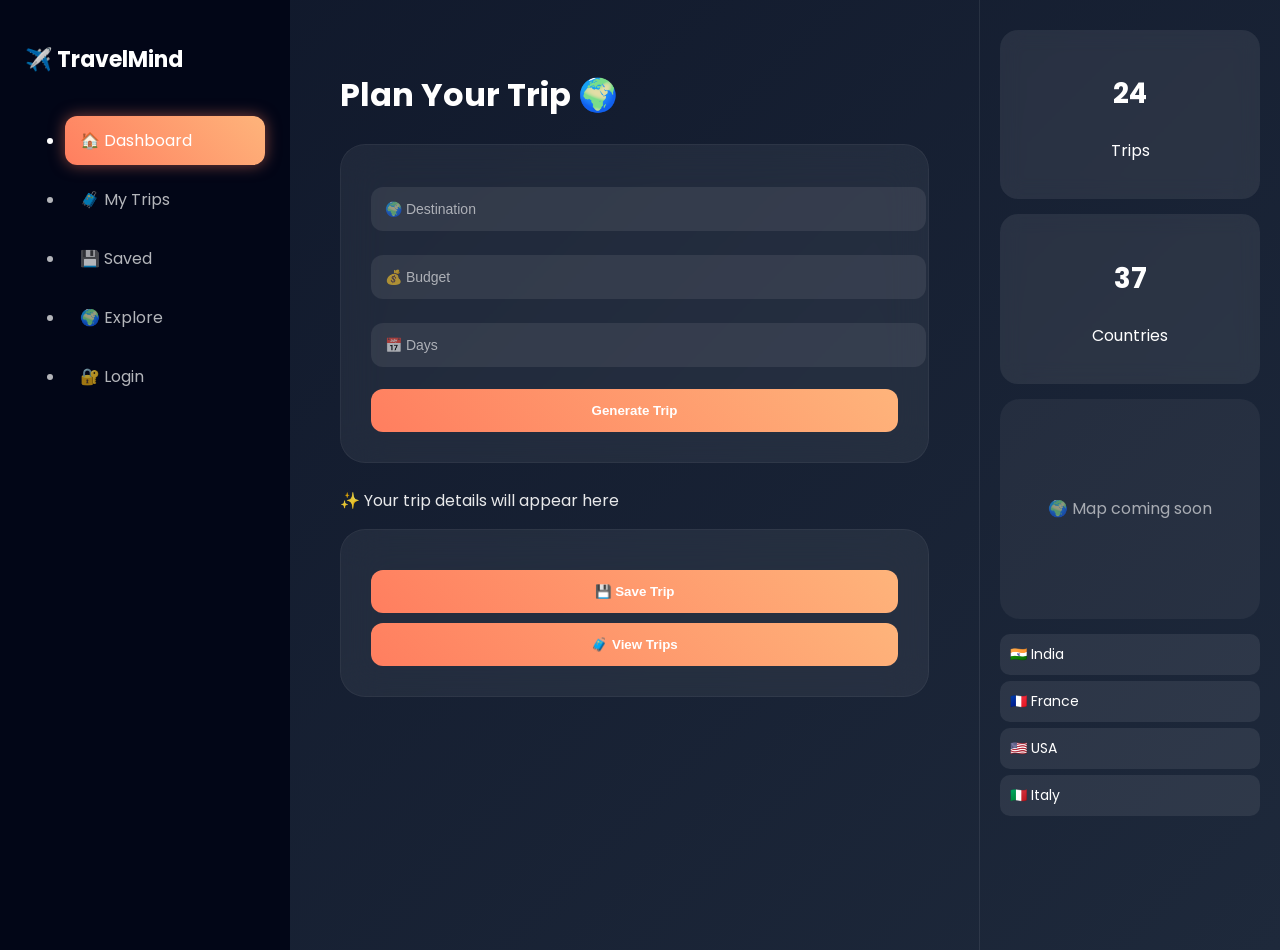
==== frontend/index.html @ 97c861aa "frontend done" ====
<!DOCTYPE html>
<html>
<head>
    <title>TravelMind Dashboard</title>
    <link rel="stylesheet" href="style.css">
</head>

<body>
<link href="https://fonts.googleapis.com/css2?family=Poppins:wght@300;400;600&display=swap" rel="stylesheet">
<div class="dashboard">

    <!-- ✅ Sidebar (ONLY ONE) -->
    <div class="sidebar">
        <h2>✈️ TravelMind</h2>
        <ul>
            <li onclick="go('index.html')" id="nav-dashboard">🏠 Dashboard</li>
            <li onclick="go('trips.html')" id="nav-trips">🧳 My Trips</li>
            <li onclick="go('saved.html')" id="nav-saved">💾 Saved</li>
            <li onclick="go('explore.html')" id="nav-explore">🌍 Explore</li>
            <li onclick="go('login.html')" id="nav-login">🔐 Login</li>
        </ul>
    </div>

    <!-- ✅ Main Content -->
    <div class="main">

        <h1>Plan Your Trip 🌍</h1>

        <!-- Form -->
        <div class="card">
            <input id="destination" type="text" placeholder="🌍 Destination">
            <input id="budget" type="number" placeholder="💰 Budget">
            <input id="days" type="number" placeholder="📅 Days">

            <button onclick="generateTrip()">Generate Trip</button>
        </div>

        <!-- Result -->
        <div id="result" class="result-box">
            <p>✨ Your trip details will appear here</p>
        </div>

        <!-- Quick Actions -->
        <div class="card">
            <button onclick="go('saved.html')">💾 Save Trip</button>
            <button onclick="go('trips.html')">🧳 View Trips</button>
        </div>

    </div>

    <!-- ✅ Right Panel -->
    <div class="right-panel">

        <div class="stat-card">
            <h2>24</h2>
            <p>Trips</p>
        </div>

        <div class="stat-card">
            <h2>37</h2>
            <p>Countries</p>
        </div>

        <div class="map">
            🌍 Map coming soon
        </div>

        <!-- Countries -->
        <div class="countries">
            <div>🇮🇳 India</div>
            <div>🇫🇷 France</div>
            <div>🇺🇸 USA</div>
            <div>🇮🇹 Italy</div>
        </div>

    </div>

</div>

<script src="script.js"></script>

</body>
</html>
---- frontend/style.css ----
/* ===== GLOBAL ===== */
body {
    margin: 0;
    font-family: 'Poppins', sans-serif;
    background: linear-gradient(135deg, #0f172a, #1e293b);
    color: white;
}

/* ===== LAYOUT ===== */
.dashboard {
    display: flex;
}

.main {
    flex: 1;
    padding: 50px;
}

.right-panel {
    width: 260px;
    padding: 30px 20px;
    border-left: 1px solid rgba(255,255,255,0.08);
}

/* ===== SIDEBAR ===== */
.sidebar {
    width: 240px;
    height: 100vh;
    background: #020617;
    padding: 25px;
}

.sidebar h2 {
    margin-bottom: 40px;
    font-size: 22px;
}

.sidebar li {
    padding: 12px 15px;
    margin: 10px 0;
    border-radius: 12px;
    cursor: pointer;
    opacity: 0.7;
    transition: all 0.3s ease;
}

.sidebar li:hover {
    opacity: 1;
    background: rgba(255,255,255,0.05);
}

.sidebar .active {
    background: linear-gradient(45deg, #ff7e5f, #feb47b);
    color: white;
    opacity: 1;
    box-shadow: 0 0 15px rgba(255,126,95,0.5);
}

/* ===== TITLE ===== */
h1 {
    font-size: 32px;
    margin-bottom: 25px;
}

/* ===== FORM CARD ===== */
.card {
    background: rgba(255,255,255,0.06);
    padding: 30px;
    border-radius: 25px;
    margin-bottom: 25px;
    backdrop-filter: blur(20px);
    border: 1px solid rgba(255,255,255,0.05);
    transition: 0.3s;
}

.card:hover {
    transform: translateY(-4px);
}

/* ===== INPUT ===== */
input {
    width: 100%;
    padding: 14px;
    margin: 12px 0;
    border-radius: 12px;
    border: none;
    outline: none;
    background: rgba(255,255,255,0.08);
    color: white;
    font-size: 14px;
}

input::placeholder {
    color: rgba(255,255,255,0.6);
}

/* ===== BUTTON ===== */
button {
    width: 100%;
    padding: 14px;
    border: none;
    border-radius: 12px;
    background: linear-gradient(45deg, #ff7e5f, #feb47b);
    color: white;
    font-weight: 600;
    cursor: pointer;
    margin-top: 10px;
    transition: 0.3s;
}

button:hover {
    transform: scale(1.03);
}

/* ===== RESULT ===== */
.result-box {
    margin-top: 20px;
    font-size: 16px;
    opacity: 0.9;
}

/* ===== TRIP CARD ===== */
.trip-card.horizontal {
    display: flex;
    background: rgba(255,255,255,0.08);
    border-radius: 20px;
    overflow: hidden;
    margin-top: 20px;
    transition: 0.3s;
}

.trip-card.horizontal:hover {
    transform: scale(1.02);
}

.trip-card.horizontal img {
    width: 40%;
    object-fit: cover;
}

.trip-info {
    padding: 20px;
}

/* ===== RIGHT PANEL ===== */
.stat-card {
    background: rgba(255,255,255,0.08);
    padding: 20px;
    border-radius: 18px;
    margin-bottom: 15px;
    text-align: center;
    backdrop-filter: blur(10px);
}

.stat-card h2 {
    font-size: 28px;
}

.map {
    height: 220px;
    background: rgba(255,255,255,0.05);
    border-radius: 20px;
    display: flex;
    justify-content: center;
    align-items: center;
    margin: 15px 0;
    color: rgba(255,255,255,0.6);
}

/* ===== COUNTRIES ===== */
.countries div {
    background: rgba(255,255,255,0.08);
    padding: 10px;
    margin: 6px 0;
    border-radius: 10px;
    font-size: 14px;
}
/* ===== EXPLORE GRID ===== */
.explore-grid {
    display: grid;
    grid-template-columns: repeat(auto-fill, minmax(220px, 1fr));
    gap: 20px;
    margin-top: 20px;
}

/* ===== DESTINATION CARD ===== */
.dest-card {
    background: rgba(255,255,255,0.08);
    border-radius: 18px;
    overflow: hidden;
    transition: 0.3s;
    cursor: pointer;
}

.dest-card:hover {
    transform: translateY(-6px) scale(1.02);
}

/* Image */
.dest-card img {
    width: 100%;
    height: 150px;
    object-fit: cover;
}

/* Text */
.dest-card h3 {
    padding: 12px;
    text-align: center;
}
.actions {
    display: flex;
    justify-content: space-between;
    margin-top: 10px;
    gap: 5px;
}

.actions button {
    flex: 1;
    padding: 8px;
    font-size: 12px;
}

.danger {
    background: #ef4444;
}
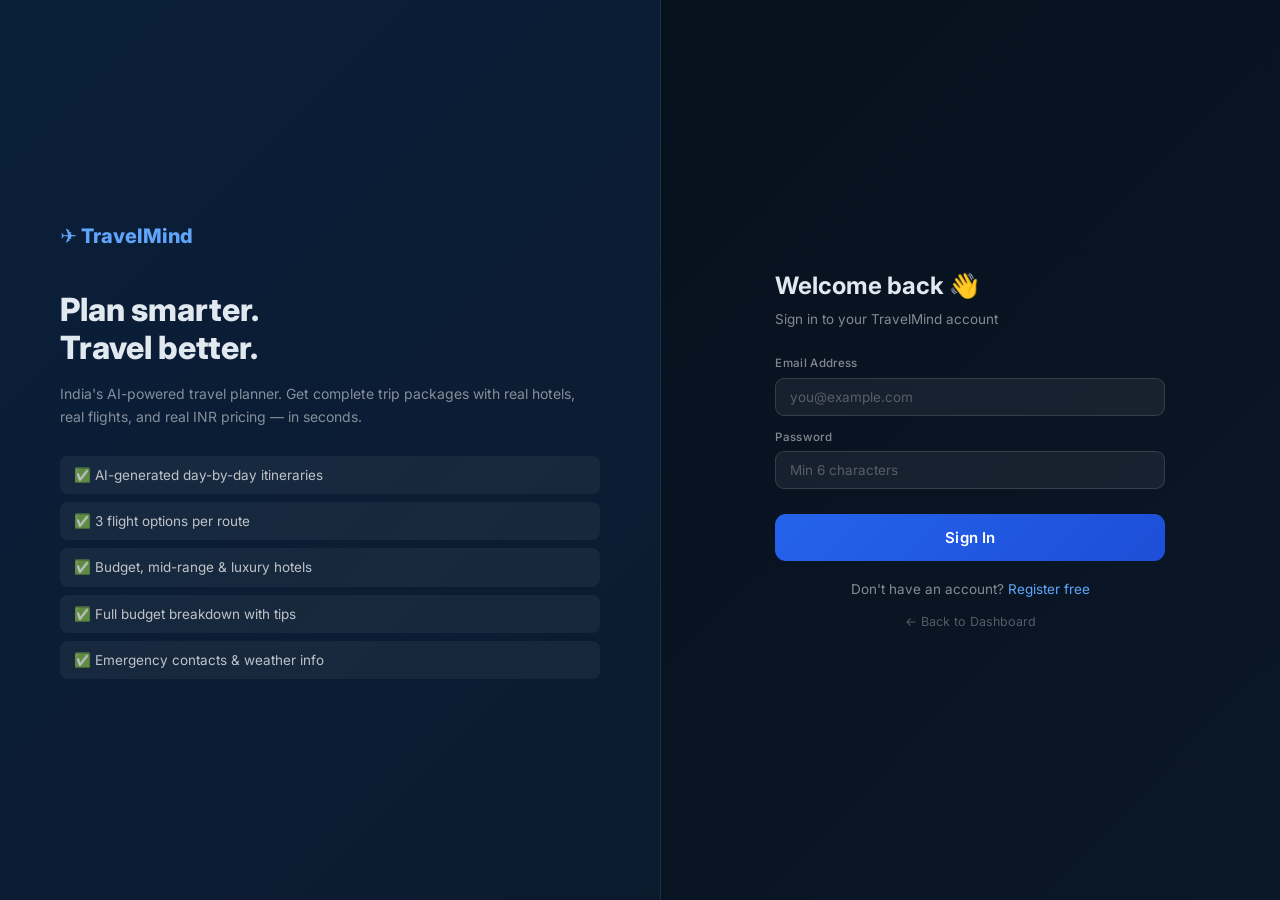
==== commit 68b6754a: "shriya- feat: TravelMind v2.0 — AI trip planner with chatbot, live weather, currency converter, pack" ====
--- a/frontend/index.html
+++ b/frontend/index.html
@@ -1,83 +1,124 @@
 <!DOCTYPE html>
-<html>
+<html lang="en">
+
 <head>
-    <title>TravelMind Dashboard</title>
+    <meta charset="UTF-8">
+    <meta name="viewport" content="width=device-width, initial-scale=1.0">
+    <title>TravelMind — AI Travel Planner</title>
+    <script>if (!localStorage.getItem("token")) { window.location.replace("login.html"); }</script>
     <link rel="stylesheet" href="style.css">
+    <link href="https://fonts.googleapis.com/css2?family=Inter:wght@300;400;500;600;700;800&display=swap"
+        rel="stylesheet">
 </head>
 
 <body>
-<link href="https://fonts.googleapis.com/css2?family=Poppins:wght@300;400;600&display=swap" rel="stylesheet">
-<div class="dashboard">
+    <div class="app-layout">
+        <aside class="sidebar">
+            <div class="sidebar-logo"><span>✈</span> TravelMind</div>
+            <nav class="sidebar-nav">
+                <a class="nav-item active">🏠 <span>Dashboard</span></a>
+                <a class="nav-item" onclick="go('trips.html')">🧳 <span>My Trips</span></a>
+                <a class="nav-item" onclick="go('explore.html')">🌍 <span>Explore</span></a>
+                <a class="nav-item" id="nav-login">🔐 <span>Login</span></a>
+            </nav>
+            <div class="sidebar-badge">🇮🇳 Made for India</div>
+        </aside>
 
-    <!-- ✅ Sidebar (ONLY ONE) -->
-    <div class="sidebar">
-        <h2>✈️ TravelMind</h2>
-        <ul>
-            <li onclick="go('index.html')" id="nav-dashboard">🏠 Dashboard</li>
-            <li onclick="go('trips.html')" id="nav-trips">🧳 My Trips</li>
-            <li onclick="go('saved.html')" id="nav-saved">💾 Saved</li>
-            <li onclick="go('explore.html')" id="nav-explore">🌍 Explore</li>
-            <li onclick="go('login.html')" id="nav-login">🔐 Login</li>
-        </ul>
+        <main class="main-content">
+            <div class="hero-banner">
+                <h1>Plan Your Perfect Trip ✈️</h1>
+                <p>AI-powered travel packages — real hotels, real flights, real INR prices. All in under 30 seconds.</p>
+            </div>
+
+            <div class="plan-card">
+                <div class="plan-title">Where do you want to go?</div>
+                <div class="form-grid-2">
+                    <div class="field-group">
+                        <label>🌍 Destination</label>
+                        <input id="destination" type="text" placeholder="e.g. Mumbai, Paris, Dubai">
+                    </div>
+                    <div class="field-group">
+                        <label>📍 Departing From</label>
+                        <input id="origin" type="text" placeholder="e.g. Delhi, Bangalore" value="Delhi">
+                    </div>
+                    <div class="field-group">
+                        <label>🛫 Departure Date</label>
+                        <input id="departure_date" type="date">
+                    </div>
+                    <div class="field-group">
+                        <label>🛬 Return Date</label>
+                        <input id="return_date" type="date">
+                    </div>
+                    <div class="field-group">
+                        <label>📅 Duration (Days)</label>
+                        <input id="days" type="number" min="1" max="30" placeholder="e.g. 5">
+                    </div>
+                    <div class="field-group">
+                        <label>💰 Total Budget (₹)</label>
+                        <input id="budget" type="number" min="500" placeholder="e.g. 50000">
+                    </div>
+                    <div class="field-group">
+                        <label>👥 No. of Travelers</label>
+                        <input id="travelers" type="number" min="1" max="20" placeholder="1" value="1">
+                    </div>
+                    <div class="field-group">
+                        <label>🎯 Trip Type</label>
+                        <select id="trip_type">
+                            <option value="leisure">🏖 Leisure / Vacation</option>
+                            <option value="adventure">🏔 Adventure</option>
+                            <option value="business">💼 Business</option>
+                            <option value="honeymoon">💑 Honeymoon</option>
+                            <option value="family">👨‍👩‍👧 Family</option>
+                            <option value="pilgrimage">🙏 Pilgrimage</option>
+                            <option value="backpacking">🎒 Budget Backpacking</option>
+                        </select>
+                    </div>
+                </div>
+                <div id="form-error" class="inline-msg error" style="display:none;"></div>
+                <button id="generateBtn" class="btn-generate" onclick="generateTrip()">✨ Generate My Trip Plan</button>
+            </div>
+
+            <div class="quick-destinations">
+                <h3>Trending Destinations</h3>
+                <div class="dest-chips">
+                    <span onclick="fillDest('Goa')">🏖 Goa</span>
+                    <span onclick="fillDest('Manali')">🏔 Manali</span>
+                    <span onclick="fillDest('Jaipur')">🏰 Jaipur</span>
+                    <span onclick="fillDest('Kerala')">🌴 Kerala</span>
+                    <span onclick="fillDest('Dubai')">🌆 Dubai</span>
+                    <span onclick="fillDest('Bangkok')">🛕 Bangkok</span>
+                    <span onclick="fillDest('Bali')">🌺 Bali</span>
+                    <span onclick="fillDest('Singapore')">🦁 Singapore</span>
+                    <span onclick="fillDest('Paris')">🗼 Paris</span>
+                    <span onclick="fillDest('Tokyo')">🎌 Tokyo</span>
+                </div>
+            </div>
+        </main>
+
+        <aside class="right-panel">
+            <div class="stat-mini">
+                <div class="stat-num">AI</div>
+                <div class="stat-lbl">Powered Itineraries</div>
+            </div>
+            <div class="stat-mini">
+                <div class="stat-num">3+</div>
+                <div class="stat-lbl">Hotel Options</div>
+            </div>
+            <div class="stat-mini">
+                <div class="stat-num">₹</div>
+                <div class="stat-lbl">Real INR Prices</div>
+            </div>
+            <div class="quick-links">
+                <button onclick="go('trips.html')">🧳 My Trips</button>
+                <button onclick="go('explore.html')">🌍 Explore All</button>
+            </div>
+        </aside>
     </div>
+    <script src="script.js"></script>
+    <script>
+        if (!localStorage.getItem("token")) { window.location.href = "login.html"; }
+    </script>
+    <script src="chatwidget.js"></script>
+</body>
 
-    <!-- ✅ Main Content -->
-    <div class="main">
-
-        <h1>Plan Your Trip 🌍</h1>
-
-        <!-- Form -->
-        <div class="card">
-            <input id="destination" type="text" placeholder="🌍 Destination">
-            <input id="budget" type="number" placeholder="💰 Budget">
-            <input id="days" type="number" placeholder="📅 Days">
-
-            <button onclick="generateTrip()">Generate Trip</button>
-        </div>
-
-        <!-- Result -->
-        <div id="result" class="result-box">
-            <p>✨ Your trip details will appear here</p>
-        </div>
-
-        <!-- Quick Actions -->
-        <div class="card">
-            <button onclick="go('saved.html')">💾 Save Trip</button>
-            <button onclick="go('trips.html')">🧳 View Trips</button>
-        </div>
-
-    </div>
-
-    <!-- ✅ Right Panel -->
-    <div class="right-panel">
-
-        <div class="stat-card">
-            <h2>24</h2>
-            <p>Trips</p>
-        </div>
-
-        <div class="stat-card">
-            <h2>37</h2>
-            <p>Countries</p>
-        </div>
-
-        <div class="map">
-            🌍 Map coming soon
-        </div>
-
-        <!-- Countries -->
-        <div class="countries">
-            <div>🇮🇳 India</div>
-            <div>🇫🇷 France</div>
-            <div>🇺🇸 USA</div>
-            <div>🇮🇹 Italy</div>
-        </div>
-
-    </div>
-
-</div>
-
-<script src="script.js"></script>
-
-</body>
 </html>
--- a/frontend/style.css
+++ b/frontend/style.css
@@ -1,226 +1,2387 @@
-/* ===== GLOBAL ===== */
+/* TravelMind v2.0 — style.css */
+*,
+*::before,
+*::after {
+    box-sizing: border-box;
+    margin: 0;
+    padding: 0;
+}
+
+:root {
+    --bg: #080e1a;
+    --bg2: #0c1525;
+    --bg3: #111d30;
+    --surface: rgba(255, 255, 255, .05);
+    --border: rgba(255, 255, 255, .08);
+    --border2: rgba(255, 255, 255, .13);
+    --text: #e2e8f0;
+    --muted: rgba(255, 255, 255, .5);
+    --accent: #3b82f6;
+    --accent2: #60a5fa;
+    --green: #4ade80;
+    --amber: #fbbf24;
+    --red: #f87171;
+}
+
 body {
-    margin: 0;
-    font-family: 'Poppins', sans-serif;
-    background: linear-gradient(135deg, #0f172a, #1e293b);
-    color: white;
-}
-
-/* ===== LAYOUT ===== */
-.dashboard {
-    display: flex;
-}
-
-.main {
+    font-family: 'Inter', system-ui, sans-serif;
+    background: var(--bg);
+    color: var(--text);
+    min-height: 100vh;
+    line-height: 1.5;
+}
+
+/* ── LAYOUT ─────────────────────────────────────────────── */
+.app-layout {
+    display: flex;
+    min-height: 100vh;
+}
+
+.main-content {
     flex: 1;
-    padding: 50px;
-}
-
+    padding: 32px 40px;
+    overflow-y: auto;
+}
+
+/* ── SIDEBAR ─────────────────────────────────────────────── */
+.sidebar {
+    width: 220px;
+    background: #060c18;
+    border-right: 1px solid var(--border);
+    padding: 20px 14px;
+    display: flex;
+    flex-direction: column;
+    position: sticky;
+    top: 0;
+    height: 100vh;
+    flex-shrink: 0;
+}
+
+.sidebar-logo {
+    display: flex;
+    align-items: center;
+    gap: 10px;
+    font-size: 17px;
+    font-weight: 700;
+    color: #fff;
+    padding: 8px 12px;
+    margin-bottom: 28px;
+}
+
+.sidebar-logo span {
+    font-size: 20px;
+}
+
+.sidebar-nav {
+    display: flex;
+    flex-direction: column;
+    gap: 3px;
+    flex: 1;
+}
+
+.nav-item {
+    display: flex;
+    align-items: center;
+    gap: 9px;
+    padding: 10px 12px;
+    border-radius: 9px;
+    cursor: pointer;
+    font-size: 13.5px;
+    color: var(--muted);
+    transition: all .18s;
+    text-decoration: none;
+    user-select: none;
+}
+
+.nav-item:hover {
+    background: var(--surface);
+    color: var(--text);
+}
+
+.nav-item.active {
+    background: rgba(59, 130, 246, .18);
+    color: var(--accent2);
+    font-weight: 500;
+}
+
+.sidebar-badge {
+    margin-top: auto;
+    padding: 8px;
+    background: var(--surface);
+    border-radius: 8px;
+    font-size: 11.5px;
+    color: var(--muted);
+    text-align: center;
+}
+
+/* ── RIGHT PANEL ─────────────────────────────────────────── */
 .right-panel {
-    width: 260px;
-    padding: 30px 20px;
-    border-left: 1px solid rgba(255,255,255,0.08);
-}
-
-/* ===== SIDEBAR ===== */
-.sidebar {
-    width: 240px;
-    height: 100vh;
-    background: #020617;
-    padding: 25px;
-}
-
-.sidebar h2 {
-    margin-bottom: 40px;
+    width: 210px;
+    padding: 32px 16px;
+    display: flex;
+    flex-direction: column;
+    gap: 12px;
+    border-left: 1px solid var(--border);
+}
+
+.stat-mini {
+    background: var(--surface);
+    border: 1px solid var(--border);
+    border-radius: 12px;
+    padding: 16px;
+    text-align: center;
+}
+
+.stat-num {
     font-size: 22px;
-}
-
-.sidebar li {
-    padding: 12px 15px;
-    margin: 10px 0;
-    border-radius: 12px;
+    font-weight: 700;
+    color: var(--accent2);
+}
+
+.stat-lbl {
+    font-size: 11px;
+    color: var(--muted);
+    margin-top: 3px;
+}
+
+.quick-links {
+    display: flex;
+    flex-direction: column;
+    gap: 8px;
+}
+
+/* ── BUTTONS ─────────────────────────────────────────────── */
+button,
+.btn-cta {
+    font-family: inherit;
     cursor: pointer;
-    opacity: 0.7;
-    transition: all 0.3s ease;
-}
-
-.sidebar li:hover {
-    opacity: 1;
-    background: rgba(255,255,255,0.05);
-}
-
-.sidebar .active {
-    background: linear-gradient(45deg, #ff7e5f, #feb47b);
-    color: white;
-    opacity: 1;
-    box-shadow: 0 0 15px rgba(255,126,95,0.5);
-}
-
-/* ===== TITLE ===== */
-h1 {
-    font-size: 32px;
-    margin-bottom: 25px;
-}
-
-/* ===== FORM CARD ===== */
-.card {
-    background: rgba(255,255,255,0.06);
-    padding: 30px;
-    border-radius: 25px;
-    margin-bottom: 25px;
-    backdrop-filter: blur(20px);
-    border: 1px solid rgba(255,255,255,0.05);
-    transition: 0.3s;
-}
-
-.card:hover {
-    transform: translateY(-4px);
-}
-
-/* ===== INPUT ===== */
-input {
+    transition: all .18s;
+    border: none;
+}
+
+.btn-generate {
     width: 100%;
     padding: 14px;
-    margin: 12px 0;
+    background: linear-gradient(135deg, #2563eb, #1d4ed8);
+    border-radius: 11px;
+    color: #fff;
+    font-size: 15px;
+    font-weight: 600;
+    margin-top: 12px;
+    letter-spacing: .01em;
+}
+
+.btn-generate:hover:not(:disabled) {
+    background: linear-gradient(135deg, #3b82f6, #2563eb);
+    transform: translateY(-1px);
+}
+
+.btn-generate:disabled {
+    opacity: .55;
+    cursor: not-allowed;
+    transform: none;
+}
+
+.btn-primary {
+    padding: 9px 18px;
+    background: linear-gradient(135deg, #2563eb, #1d4ed8);
+    border-radius: 9px;
+    color: #fff;
+    font-size: 13px;
+    font-weight: 600;
+}
+
+.btn-primary:hover {
+    opacity: .9;
+}
+
+.btn-secondary {
+    padding: 9px 18px;
+    background: var(--surface);
+    border: 1px solid var(--border2);
+    border-radius: 9px;
+    color: var(--text);
+    font-size: 13px;
+}
+
+.btn-secondary:hover {
+    background: rgba(255, 255, 255, .09);
+}
+
+.back-btn {
+    padding: 8px 16px;
+    background: var(--surface);
+    border: 1px solid var(--border2);
+    border-radius: 9px;
+    color: var(--muted);
+    font-size: 13px;
+    cursor: pointer;
+}
+
+.back-btn:hover {
+    color: var(--text);
+    background: rgba(255, 255, 255, .09);
+}
+
+.topbar-actions {
+    display: flex;
+    gap: 10px;
+}
+
+.btn-share {
+    padding: 9px 18px;
+    background: rgba(59, 130, 246, .15);
+    border: 1px solid rgba(59, 130, 246, .3);
+    border-radius: 9px;
+    color: var(--accent2);
+    font-size: 13px;
+    font-weight: 500;
+}
+
+.btn-share:hover {
+    background: rgba(59, 130, 246, .25);
+}
+
+.btn-cta {
+    display: inline-block;
+    margin-top: 14px;
+    padding: 11px 22px;
+    background: linear-gradient(135deg, #2563eb, #1d4ed8);
+    border-radius: 10px;
+    color: #fff;
+    font-size: 14px;
+    font-weight: 600;
+    text-decoration: none;
+}
+
+.quick-links button {
+    width: 100%;
+    padding: 9px;
+    background: var(--surface);
+    border: 1px solid var(--border);
+    border-radius: 9px;
+    color: var(--muted);
+    font-size: 13px;
+}
+
+.quick-links button:hover {
+    color: var(--text);
+    background: rgba(255, 255, 255, .09);
+}
+
+/* ── INPUTS ──────────────────────────────────────────────── */
+input,
+select {
+    width: 100%;
+    padding: 10px 14px;
+    background: rgba(255, 255, 255, .06);
+    border: 1px solid var(--border2);
+    border-radius: 9px;
+    color: var(--text);
+    font-size: 13.5px;
+    font-family: inherit;
+    outline: none;
+    transition: border .18s;
+}
+
+input:focus,
+select:focus {
+    border-color: var(--accent);
+}
+
+input::placeholder {
+    color: rgba(255, 255, 255, .28);
+}
+
+input[type="date"]::-webkit-calendar-picker-indicator {
+    filter: invert(.5);
+    cursor: pointer;
+}
+
+select option {
+    background: #0c1525;
+}
+
+.search-bar {
+    max-width: 400px;
+    margin-bottom: 20px;
+}
+
+/* ── HERO BANNER (index) ─────────────────────────────────── */
+.hero-banner {
+    background: linear-gradient(135deg, #0f2240 0%, #0c1a30 100%);
+    border: 1px solid rgba(59, 130, 246, .18);
+    border-radius: 16px;
+    padding: 30px 32px;
+    margin-bottom: 24px;
+}
+
+.hero-banner h1 {
+    font-size: 26px;
+    font-weight: 700;
+    margin-bottom: 7px;
+}
+
+.hero-banner p {
+    color: var(--muted);
+    font-size: 14px;
+}
+
+/* ── PLAN CARD ───────────────────────────────────────────── */
+.plan-card {
+    background: var(--surface);
+    border: 1px solid var(--border);
+    border-radius: 16px;
+    padding: 26px;
+    margin-bottom: 24px;
+}
+
+.plan-title {
+    font-size: 17px;
+    font-weight: 600;
+    margin-bottom: 20px;
+}
+
+.form-grid-2 {
+    display: grid;
+    grid-template-columns: repeat(auto-fill, minmax(210px, 1fr));
+    gap: 14px;
+    margin-bottom: 16px;
+}
+
+.field-group {
+    display: flex;
+    flex-direction: column;
+    gap: 5px;
+}
+
+.field-group label {
+    font-size: 11.5px;
+    color: var(--muted);
+    font-weight: 500;
+    letter-spacing: .03em;
+}
+
+/* ── QUICK DESTINATIONS ──────────────────────────────────── */
+.quick-destinations {
+    margin-top: 16px;
+}
+
+.quick-destinations h3 {
+    font-size: 12px;
+    font-weight: 500;
+    color: var(--muted);
+    margin-bottom: 10px;
+    text-transform: uppercase;
+    letter-spacing: .06em;
+}
+
+.dest-chips {
+    display: flex;
+    flex-wrap: wrap;
+    gap: 7px;
+}
+
+.dest-chips span {
+    padding: 6px 13px;
+    background: var(--surface);
+    border: 1px solid var(--border2);
+    border-radius: 20px;
+    font-size: 12.5px;
+    cursor: pointer;
+    color: var(--muted);
+    transition: all .18s;
+}
+
+.dest-chips span:hover {
+    background: rgba(59, 130, 246, .15);
+    border-color: rgba(59, 130, 246, .35);
+    color: var(--accent2);
+}
+
+/* ── PAGE ELEMENTS ───────────────────────────────────────── */
+.page-header {
+    margin-bottom: 22px;
+}
+
+.page-header h1 {
+    font-size: 24px;
+    font-weight: 700;
+}
+
+.page-header p {
+    color: var(--muted);
+    font-size: 13px;
+    margin-top: 4px;
+}
+
+.page-topbar {
+    display: flex;
+    align-items: center;
+    justify-content: space-between;
+    margin-bottom: 22px;
+    flex-wrap: wrap;
+    gap: 10px;
+}
+
+/* ── TRIP HERO (details) ─────────────────────────────────── */
+.trip-hero {
+    position: relative;
+    border-radius: 18px;
+    overflow: hidden;
+    height: 300px;
+    margin-bottom: 22px;
+}
+
+.hero-img-wrap {
+    position: absolute;
+    inset: 0;
+}
+
+.hero-img-wrap img {
+    width: 100%;
+    height: 100%;
+    object-fit: cover;
+}
+
+.hero-overlay {
+    position: absolute;
+    inset: 0;
+    background: linear-gradient(to top, rgba(6, 10, 20, .96) 0%, rgba(6, 10, 20, .45) 55%, transparent 100%);
+}
+
+.hero-content {
+    position: absolute;
+    bottom: 0;
+    left: 0;
+    right: 0;
+    padding: 24px 30px;
+}
+
+.hero-tags {
+    display: flex;
+    gap: 7px;
+    margin-bottom: 9px;
+    flex-wrap: wrap;
+}
+
+.hero-tag {
+    padding: 3px 10px;
+    background: rgba(59, 130, 246, .28);
+    border: 1px solid rgba(59, 130, 246, .4);
+    border-radius: 20px;
+    font-size: 11.5px;
+    color: #93c5fd;
+    text-transform: capitalize;
+}
+
+.hero-dest {
+    font-size: 34px;
+    font-weight: 800;
+    margin-bottom: 5px;
+    line-height: 1.1;
+}
+
+.hero-sub {
+    color: rgba(255, 255, 255, .65);
+    font-size: 14px;
+    margin-bottom: 12px;
+}
+
+.hero-dates {
+    display: flex;
+    align-items: flex-end;
+    gap: 18px;
+    flex-wrap: wrap;
+}
+
+.hero-date-item {
+    display: flex;
+    flex-direction: column;
+}
+
+.hd-label {
+    font-size: 10px;
+    color: rgba(255, 255, 255, .45);
+    text-transform: uppercase;
+    letter-spacing: .05em;
+    margin-bottom: 2px;
+}
+
+.hd-val {
+    font-size: 15px;
+    font-weight: 600;
+}
+
+.hd-arrow {
+    font-size: 18px;
+    color: var(--accent2);
+    padding-bottom: 2px;
+}
+
+/* ── STATS BAR ───────────────────────────────────────────── */
+.stats-bar-grid {
+    display: grid;
+    grid-template-columns: repeat(auto-fill, minmax(130px, 1fr));
+    gap: 10px;
+    margin-bottom: 26px;
+}
+
+.stat-pill {
+    background: var(--surface);
+    border: 1px solid var(--border);
+    border-radius: 11px;
+    padding: 13px 15px;
+}
+
+.sp-label {
+    font-size: 10.5px;
+    color: var(--muted);
+    text-transform: uppercase;
+    letter-spacing: .05em;
+    margin-bottom: 5px;
+}
+
+.sp-val {
+    font-size: 17px;
+    font-weight: 700;
+    color: var(--accent2);
+}
+
+.sp-ok {
+    color: var(--green);
+}
+
+.sp-over {
+    color: var(--red);
+}
+
+/* ── TWO COLUMN ──────────────────────────────────────────── */
+.two-col-layout {
+    display: grid;
+    grid-template-columns: 1fr 360px;
+    gap: 20px;
+    align-items: start;
+}
+
+.col-main,
+.col-side {
+    display: flex;
+    flex-direction: column;
+    gap: 18px;
+}
+
+/* ── SECTION CARD ────────────────────────────────────────── */
+.section-card {
+    background: var(--surface);
+    border: 1px solid var(--border);
+    border-radius: 15px;
+    padding: 20px 22px;
+}
+
+.section-header {
+    display: flex;
+    align-items: baseline;
+    justify-content: space-between;
+    margin-bottom: 16px;
+    flex-wrap: wrap;
+    gap: 6px;
+}
+
+.section-header h2 {
+    font-size: 15px;
+    font-weight: 600;
+}
+
+.section-sub {
+    font-size: 11.5px;
+    color: var(--muted);
+}
+
+.flights-note {
+    font-size: 12px;
+    color: var(--muted);
+    margin-bottom: 12px;
+    font-style: italic;
+}
+
+/* ── FLIGHT CARD ─────────────────────────────────────────── */
+.flight-card {
+    background: var(--bg3);
+    border: 1px solid var(--border);
+    border-radius: 11px;
+    padding: 14px 16px;
+    margin-bottom: 9px;
+    display: grid;
+    grid-template-columns: 130px 1fr auto;
+    gap: 14px;
+    align-items: center;
+}
+
+.flight-card:last-child {
+    margin-bottom: 0;
+}
+
+.fc-airline {
+    font-size: 14px;
+    font-weight: 600;
+}
+
+.fc-num {
+    font-size: 11px;
+    color: var(--muted);
+    margin-top: 2px;
+}
+
+.fc-center {
+    display: flex;
+    align-items: center;
+    gap: 8px;
+}
+
+.fc-timeblock {
+    text-align: center;
+}
+
+.fc-timeblock-right {
+    text-align: center;
+}
+
+.fc-time {
+    font-size: 16px;
+    font-weight: 700;
+}
+
+.fc-date {
+    font-size: 10.5px;
+    color: var(--muted);
+    margin-top: 1px;
+}
+
+.fc-route-line {
+    flex: 1;
+    display: flex;
+    align-items: center;
+}
+
+.fc-dot {
+    width: 7px;
+    height: 7px;
+    border-radius: 50%;
+    background: var(--accent);
+    flex-shrink: 0;
+}
+
+.fc-dash {
+    flex: 1;
+    height: 1px;
+    background: var(--border2);
+    position: relative;
+    display: flex;
+    align-items: center;
+    justify-content: center;
+}
+
+.fc-stops-lbl {
+    position: absolute;
+    font-size: 10px;
+    color: var(--muted);
+    background: var(--bg3);
+    padding: 0 6px;
+    white-space: nowrap;
+}
+
+.fc-cls {
+    font-size: 11px;
+    font-weight: 600;
+    padding: 3px 9px;
+    border-radius: 6px;
+    margin-bottom: 6px;
+    text-align: center;
+}
+
+.cls-eco {
+    background: rgba(74, 222, 128, .14);
+    color: var(--green);
+}
+
+.cls-biz {
+    background: rgba(251, 191, 36, .14);
+    color: var(--amber);
+}
+
+.cls-prem {
+    background: rgba(168, 85, 247, .14);
+    color: #c084fc;
+}
+
+.fc-price {
+    font-size: 16px;
+    font-weight: 700;
+    color: var(--accent2);
+    white-space: nowrap;
+}
+
+.fc-right {
+    display: flex;
+    flex-direction: column;
+    align-items: flex-end;
+    gap: 4px;
+}
+
+/* ── HOTEL CARD ──────────────────────────────────────────── */
+.hotel-card {
+    background: var(--bg3);
+    border: 1px solid var(--border);
+    border-radius: 11px;
+    padding: 15px 16px;
+    margin-bottom: 10px;
+    transition: border .18s;
+}
+
+.hotel-card:last-child {
+    margin-bottom: 0;
+}
+
+.hotel-featured {
+    border-color: rgba(59, 130, 246, .4);
+    background: rgba(59, 130, 246, .06);
+}
+
+.hotel-top {
+    display: flex;
+    justify-content: space-between;
+    align-items: flex-start;
+    margin-bottom: 8px;
+    gap: 8px;
+}
+
+.hotel-name {
+    font-size: 14px;
+    font-weight: 600;
+}
+
+.hotel-area {
+    font-size: 12px;
+    color: var(--muted);
+    margin-top: 2px;
+}
+
+.hotel-tag {
+    font-size: 10px;
+    font-weight: 700;
+    padding: 3px 9px;
+    border-radius: 20px;
+    white-space: nowrap;
+    flex-shrink: 0;
+}
+
+.tag-budget {
+    background: rgba(74, 222, 128, .14);
+    color: var(--green);
+}
+
+.tag-popular {
+    background: rgba(59, 130, 246, .18);
+    color: var(--accent2);
+}
+
+.tag-luxury {
+    background: rgba(251, 191, 36, .14);
+    color: var(--amber);
+}
+
+.hotel-stars {
+    font-size: 13px;
+    color: var(--amber);
+    margin-bottom: 8px;
+}
+
+.hotel-rating {
+    font-size: 11.5px;
+    color: var(--muted);
+}
+
+.hotel-amenities {
+    display: flex;
+    flex-wrap: wrap;
+    gap: 5px;
+    margin-bottom: 8px;
+}
+
+.hotel-reason {
+    font-size: 12px;
+    color: var(--muted);
+    font-style: italic;
+    margin-bottom: 10px;
+    line-height: 1.45;
+}
+
+.hotel-price-row {
+    display: flex;
+    justify-content: space-between;
+    align-items: center;
+    border-top: 1px solid var(--border);
+    padding-top: 10px;
+}
+
+.hotel-ppn {
+    font-size: 15px;
+    font-weight: 700;
+    color: var(--accent2);
+}
+
+.hotel-ppn small {
+    font-size: 11px;
+    font-weight: 400;
+    color: var(--muted);
+}
+
+.hotel-total {
+    font-size: 12px;
+    color: var(--muted);
+}
+
+.pill {
+    font-size: 11px;
+    padding: 3px 9px;
+    background: rgba(255, 255, 255, .07);
+    border-radius: 20px;
+    color: rgba(255, 255, 255, .7);
+}
+
+/* ── BUDGET ──────────────────────────────────────────────── */
+.budget-row {
+    display: flex;
+    align-items: center;
+    gap: 10px;
+    margin-bottom: 10px;
+}
+
+.budget-label {
+    font-size: 13px;
+    min-width: 115px;
+}
+
+.bbar-wrap {
+    flex: 1;
+    height: 6px;
+    background: rgba(255, 255, 255, .07);
+    border-radius: 3px;
+    overflow: hidden;
+}
+
+.bbar-fill {
+    height: 100%;
+    background: linear-gradient(90deg, #2563eb, #60a5fa);
+    border-radius: 3px;
+    transition: width .5s ease;
+}
+
+.budget-amt {
+    font-size: 13px;
+    font-weight: 600;
+    color: var(--accent2);
+    min-width: 75px;
+    text-align: right;
+}
+
+.budget-pct {
+    font-size: 11px;
+    color: var(--muted);
+    min-width: 32px;
+    text-align: right;
+}
+
+.budget-summary {
+    border-top: 1px solid var(--border);
+    margin-top: 14px;
+    padding-top: 12px;
+    display: flex;
+    flex-direction: column;
+    gap: 7px;
+}
+
+.bsum-row {
+    display: flex;
+    justify-content: space-between;
+    font-size: 13px;
+}
+
+.bsum-row strong {
+    font-weight: 600;
+}
+
+.over-budget {
+    color: var(--red);
+}
+
+.under-budget {
+    color: var(--green);
+}
+
+/* ── WEATHER ─────────────────────────────────────────────── */
+.weather-row {
+    display: flex;
+    gap: 8px;
+    flex-wrap: wrap;
+    margin-bottom: 12px;
+}
+
+.weather-chip {
+    padding: 8px 13px;
+    background: var(--bg3);
+    border: 1px solid var(--border);
+    border-radius: 9px;
+    font-size: 12.5px;
+}
+
+.weather-tip {
+    font-size: 12.5px;
+    color: rgba(255, 255, 255, .65);
+    background: rgba(59, 130, 246, .09);
+    padding: 10px 13px;
+    border-radius: 9px;
+    border-left: 3px solid var(--accent);
+}
+
+/* ── TRANSPORT ───────────────────────────────────────────── */
+.transport-grid {
+    display: flex;
+    flex-direction: column;
+    gap: 6px;
+}
+
+.transport-chip {
+    font-size: 13px;
+    color: rgba(255, 255, 255, .7);
+    padding: 9px 12px;
+    background: var(--bg3);
+    border-radius: 8px;
+}
+
+/* ── ITINERARY ───────────────────────────────────────────── */
+.day-card {
+    background: var(--bg3);
     border-radius: 12px;
+    padding: 17px 18px;
+    margin-bottom: 11px;
+    border-left: 3px solid var(--accent);
+}
+
+.day-card:last-child {
+    margin-bottom: 0;
+}
+
+.day-card-header {
+    display: flex;
+    align-items: center;
+    gap: 11px;
+    margin-bottom: 13px;
+}
+
+.day-badge {
+    background: var(--accent);
+    color: #fff;
+    font-size: 11px;
+    font-weight: 700;
+    padding: 3px 10px;
+    border-radius: 20px;
+    flex-shrink: 0;
+}
+
+.day-title {
+    font-size: 13.5px;
+    font-weight: 600;
+    color: var(--accent2);
+}
+
+.day-desc {
+    font-size: 13px;
+    color: var(--muted);
+    line-height: 1.55;
+}
+
+.day-timeline {
+    display: flex;
+    flex-direction: column;
+    gap: 9px;
+}
+
+.tl-item {
+    display: flex;
+    gap: 11px;
+    align-items: flex-start;
+}
+
+.tl-icon {
+    font-size: 15px;
+    margin-top: 1px;
+    flex-shrink: 0;
+}
+
+.tl-item strong {
+    font-size: 11px;
+    color: var(--muted);
+    text-transform: uppercase;
+    letter-spacing: .04em;
+    display: block;
+    margin-bottom: 2px;
+}
+
+.tl-item p {
+    font-size: 13px;
+    color: rgba(255, 255, 255, .78);
+    line-height: 1.5;
+    margin: 0;
+}
+
+/* ── TIPS ────────────────────────────────────────────────── */
+.tips-list {
+    list-style: none;
+    display: flex;
+    flex-direction: column;
+    gap: 7px;
+}
+
+.tips-list li {
+    font-size: 13px;
+    color: rgba(255, 255, 255, .75);
+    padding: 10px 14px 10px 34px;
+    background: var(--bg3);
+    border-radius: 9px;
+    position: relative;
+    line-height: 1.5;
+}
+
+.tips-list li::before {
+    content: "✔";
+    position: absolute;
+    left: 11px;
+    color: var(--green);
+    font-size: 11.5px;
+    top: 12px;
+}
+
+/* ── EMERGENCY ───────────────────────────────────────────── */
+.emergency-grid {
+    display: grid;
+    grid-template-columns: 1fr 1fr;
+    gap: 9px;
+}
+
+.ec-card {
+    background: var(--bg3);
+    border: 1px solid var(--border);
+    border-radius: 9px;
+    padding: 12px;
+}
+
+.ec-label {
+    font-size: 11.5px;
+    color: var(--muted);
+    margin-bottom: 4px;
+}
+
+.ec-num {
+    font-size: 16px;
+    font-weight: 700;
+    color: var(--red);
+    text-decoration: none;
+    display: block;
+}
+
+.ec-num:hover {
+    color: #fca5a5;
+}
+
+/* ── RECOMMENDATION ──────────────────────────────────────── */
+.rec-quote {
+    font-size: 14px;
+    line-height: 1.75;
+    color: rgba(255, 255, 255, .75);
+    border-left: 3px solid var(--accent);
+    padding-left: 14px;
+    margin-bottom: 16px;
+    font-style: italic;
+}
+
+.rec-actions {
+    display: flex;
+    gap: 10px;
+}
+
+/* ── TRIPS GRID ──────────────────────────────────────────── */
+.trips-grid {
+    display: grid;
+    grid-template-columns: repeat(auto-fill, minmax(275px, 1fr));
+    gap: 18px;
+}
+
+.trip-card {
+    background: var(--surface);
+    border: 1px solid var(--border);
+    border-radius: 15px;
+    overflow: hidden;
+    transition: all .2s;
+}
+
+.trip-card:hover {
+    border-color: rgba(59, 130, 246, .3);
+    transform: translateY(-3px);
+}
+
+.tc-img-wrap {
+    position: relative;
+    height: 170px;
+}
+
+.tc-img-wrap img {
+    width: 100%;
+    height: 100%;
+    object-fit: cover;
+    display: block;
+}
+
+.tc-badge {
+    position: absolute;
+    top: 9px;
+    right: 9px;
+    background: rgba(6, 10, 20, .82);
+    padding: 4px 10px;
+    border-radius: 20px;
+    font-size: 11px;
+    color: rgba(255, 255, 255, .85);
+    text-transform: capitalize;
+    backdrop-filter: blur(4px);
+}
+
+.tc-body {
+    padding: 15px;
+}
+
+.tc-dest {
+    font-size: 16px;
+    font-weight: 700;
+    margin-bottom: 5px;
+}
+
+.tc-origin {
+    font-size: 12px;
+    color: var(--muted);
+    margin-bottom: 3px;
+}
+
+.tc-dates {
+    font-size: 12px;
+    color: var(--muted);
+    margin-bottom: 6px;
+}
+
+.tc-stats {
+    display: flex;
+    gap: 12px;
+    font-size: 12.5px;
+    color: rgba(255, 255, 255, .7);
+    margin-bottom: 12px;
+    flex-wrap: wrap;
+}
+
+.tc-actions {
+    display: flex;
+    gap: 7px;
+}
+
+.tc-btn-view {
+    flex: 1;
+    padding: 8px;
+    font-size: 12.5px;
+    font-weight: 500;
+    background: rgba(59, 130, 246, .14);
+    border: 1px solid rgba(59, 130, 246, .28);
+    border-radius: 8px;
+    color: var(--accent2);
+}
+
+.tc-btn-view:hover {
+    background: rgba(59, 130, 246, .25);
+}
+
+.tc-btn-del {
+    padding: 8px 12px;
+    font-size: 12px;
+    background: rgba(239, 68, 68, .12);
+    border: 1px solid rgba(239, 68, 68, .22);
+    border-radius: 8px;
+    color: var(--red);
+}
+
+.tc-btn-del:hover {
+    background: rgba(239, 68, 68, .22);
+}
+
+/* ── EXPLORE GRID ────────────────────────────────────────── */
+.explore-grid {
+    display: grid;
+    grid-template-columns: repeat(auto-fill, minmax(185px, 1fr));
+    gap: 14px;
+    margin-bottom: 10px;
+}
+
+.dest-card {
+    border-radius: 13px;
+    overflow: hidden;
+    cursor: pointer;
+    border: 1px solid var(--border);
+    transition: all .2s;
+}
+
+.dest-card:hover {
+    transform: translateY(-5px);
+    border-color: rgba(59, 130, 246, .35);
+}
+
+.dest-img-wrap {
+    position: relative;
+    height: 140px;
+}
+
+.dest-img-wrap img {
+    width: 100%;
+    height: 100%;
+    object-fit: cover;
+    display: block;
+}
+
+.dest-overlay {
+    position: absolute;
+    inset: 0;
+    background: linear-gradient(to top, rgba(6, 10, 20, .88), transparent 60%);
+}
+
+.dest-tag {
+    position: absolute;
+    bottom: 7px;
+    left: 9px;
+    font-size: 11px;
+    color: rgba(255, 255, 255, .8);
+}
+
+.dest-name {
+    padding: 9px 12px;
+    font-size: 13.5px;
+    font-weight: 600;
+    background: var(--bg3);
+}
+
+/* ── AUTH PAGE ───────────────────────────────────────────── */
+.auth-page {
+    background: linear-gradient(135deg, #050c18, #0b1828);
+}
+
+.auth-wrapper {
+    display: flex;
+    min-height: 100vh;
+}
+
+.auth-left {
+    flex: 1;
+    padding: 60px;
+    display: flex;
+    flex-direction: column;
+    justify-content: center;
+    background: linear-gradient(135deg, #0a1f3a, #0c1a2e);
+    border-right: 1px solid var(--border);
+}
+
+.auth-brand {
+    font-size: 20px;
+    font-weight: 800;
+    color: var(--accent2);
+    margin-bottom: 40px;
+}
+
+.auth-left h2 {
+    font-size: 32px;
+    font-weight: 800;
+    line-height: 1.2;
+    margin-bottom: 14px;
+}
+
+.auth-left>p {
+    color: var(--muted);
+    font-size: 14px;
+    margin-bottom: 28px;
+    line-height: 1.65;
+}
+
+.auth-features {
+    display: flex;
+    flex-direction: column;
+    gap: 8px;
+}
+
+.auth-features div {
+    font-size: 13.5px;
+    color: rgba(255, 255, 255, .72);
+    padding: 9px 14px;
+    background: var(--surface);
+    border-radius: 8px;
+}
+
+.auth-right {
+    flex: 1;
+    display: flex;
+    align-items: center;
+    justify-content: center;
+    padding: 40px;
+}
+
+.auth-box {
+    width: 100%;
+    max-width: 390px;
+}
+
+.auth-box h1 {
+    font-size: 24px;
+    font-weight: 700;
+    margin-bottom: 5px;
+}
+
+.auth-sub {
+    color: var(--muted);
+    font-size: 13.5px;
+    margin-bottom: 26px;
+}
+
+.auth-box .field-group {
+    margin-bottom: 13px;
+}
+
+.auth-switch {
+    margin-top: 18px;
+    font-size: 13.5px;
+    color: var(--muted);
+    text-align: center;
+}
+
+.auth-switch a {
+    color: var(--accent2);
+    cursor: pointer;
+}
+
+.auth-back {
+    margin-top: 14px;
+    text-align: center;
+    font-size: 12.5px;
+    color: rgba(255, 255, 255, .3);
+    cursor: pointer;
+}
+
+.auth-back:hover {
+    color: var(--muted);
+}
+
+/* ── MESSAGES ────────────────────────────────────────────── */
+.inline-msg {
+    padding: 10px 14px;
+    border-radius: 9px;
+    font-size: 13px;
+}
+
+.inline-msg.error {
+    background: rgba(239, 68, 68, .11);
+    color: #fca5a5;
+    border: 1px solid rgba(239, 68, 68, .24);
+}
+
+.inline-msg.success {
+    background: rgba(74, 222, 128, .11);
+    color: #86efac;
+    border: 1px solid rgba(74, 222, 128, .24);
+}
+
+/* ── MISC ────────────────────────────────────────────────── */
+.loading-msg {
+    color: var(--muted);
+    font-size: 14px;
+    padding: 24px 0;
+}
+
+.empty-state {
+    text-align: center;
+    padding: 60px 20px;
+    color: var(--muted);
+}
+
+.empty-icon {
+    font-size: 48px;
+    margin-bottom: 14px;
+}
+
+.empty-state h3 {
+    font-size: 18px;
+    margin-bottom: 8px;
+    color: var(--text);
+}
+
+.empty-state p {
+    font-size: 14px;
+    margin-bottom: 4px;
+}
+
+.empty-note {
+    color: var(--muted);
+    font-size: 13px;
+    font-style: italic;
+}
+
+/* ── PRINT ───────────────────────────────────────────────── */
+@media print {
+    @page {
+        margin: 1.2cm;
+        size: A4;
+    }
+
+    * {
+        -webkit-print-color-adjust: exact !important;
+        print-color-adjust: exact !important;
+    }
+
+    .sidebar,
+    .page-topbar,
+    .topbar-actions,
+    .btn-primary,
+    .btn-secondary,
+    .btn-generate,
+    .tc-actions,
+    .btn-share,
+    .back-btn,
+    .rec-actions {
+        display: none !important;
+    }
+
+    body {
+        background: #fff !important;
+        color: #111 !important;
+        font-size: 11pt;
+    }
+
+    .app-layout {
+        display: block !important;
+    }
+
+    .main-content {
+        padding: 0 !important;
+        max-width: 100% !important;
+    }
+
+    .two-col-layout {
+        display: block !important;
+    }
+
+    .col-main,
+    .col-side {
+        display: block !important;
+    }
+
+    .trip-hero {
+        height: 180px !important;
+        border-radius: 8px !important;
+        page-break-after: avoid;
+        margin-bottom: 16px !important;
+    }
+
+    .hero-dest {
+        font-size: 26pt !important;
+        color: #fff !important;
+    }
+
+    .hero-sub,
+    .hd-val,
+    .hd-label,
+    .hero-tag,
+    .hd-arrow {
+        color: #fff !important;
+    }
+
+    .stats-bar-grid {
+        display: grid !important;
+        grid-template-columns: repeat(3, 1fr) !important;
+        gap: 8px !important;
+        margin-bottom: 16px !important;
+    }
+
+    .stat-pill {
+        background: #f0f4ff !important;
+        border: 1px solid #c7d2fe !important;
+        border-radius: 6px !important;
+        padding: 8px 10px !important;
+    }
+
+    .sp-label {
+        color: #555 !important;
+        font-size: 8pt !important;
+    }
+
+    .sp-val {
+        color: #1e40af !important;
+        font-size: 13pt !important;
+    }
+
+    .sp-ok {
+        color: #166534 !important;
+    }
+
+    .sp-over {
+        color: #991b1b !important;
+    }
+
+    .section-card {
+        background: #fff !important;
+        border: 1px solid #e2e8f0 !important;
+        border-radius: 8px !important;
+        padding: 14px !important;
+        margin-bottom: 12px !important;
+        page-break-inside: avoid;
+    }
+
+    .section-header h2 {
+        color: #1e293b !important;
+        font-size: 12pt !important;
+        border-bottom: 1.5px solid #e2e8f0;
+        padding-bottom: 6px;
+        margin-bottom: 10px;
+    }
+
+    .section-sub {
+        color: #64748b !important;
+    }
+
+    .flight-card {
+        background: #f8fafc !important;
+        border: 1px solid #e2e8f0 !important;
+        border-radius: 6px !important;
+        padding: 10px 12px !important;
+        margin-bottom: 6px !important;
+        display: grid !important;
+        grid-template-columns: 110px 1fr auto !important;
+        gap: 10px !important;
+        page-break-inside: avoid;
+    }
+
+    .fc-airline {
+        color: #1e293b !important;
+        font-weight: 600;
+        font-size: 10pt !important;
+    }
+
+    .fc-num,
+    .fc-date,
+    .fc-stops-lbl,
+    .fc-duration {
+        color: #64748b !important;
+        font-size: 8pt !important;
+    }
+
+    .fc-time {
+        color: #1e293b !important;
+        font-size: 13pt !important;
+        font-weight: 700;
+    }
+
+    .fc-dot {
+        background: #3b82f6 !important;
+    }
+
+    .fc-dash {
+        background: #cbd5e1 !important;
+        height: 1px !important;
+    }
+
+    .cls-eco {
+        background: #dcfce7 !important;
+        color: #166534 !important;
+        font-size: 8pt !important;
+        padding: 2px 6px !important;
+    }
+
+    .cls-biz {
+        background: #fef9c3 !important;
+        color: #854d0e !important;
+        font-size: 8pt !important;
+        padding: 2px 6px !important;
+    }
+
+    .cls-prem {
+        background: #f3e8ff !important;
+        color: #6b21a8 !important;
+        font-size: 8pt !important;
+        padding: 2px 6px !important;
+    }
+
+    .fc-price {
+        color: #1e40af !important;
+        font-size: 13pt !important;
+        font-weight: 700;
+    }
+
+    .hotel-card {
+        background: #f8fafc !important;
+        border: 1px solid #e2e8f0 !important;
+        border-radius: 6px !important;
+        padding: 10px 12px !important;
+        margin-bottom: 8px !important;
+        page-break-inside: avoid;
+    }
+
+    .hotel-name {
+        color: #1e293b !important;
+        font-weight: 600;
+        font-size: 10pt !important;
+    }
+
+    .hotel-area {
+        color: #64748b !important;
+        font-size: 9pt !important;
+    }
+
+    .hotel-stars {
+        color: #d97706 !important;
+    }
+
+    .hotel-rating {
+        color: #64748b !important;
+    }
+
+    .hotel-reason {
+        color: #475569 !important;
+        font-size: 9pt !important;
+    }
+
+    .hotel-ppn {
+        color: #1e40af !important;
+        font-weight: 700;
+    }
+
+    .hotel-total {
+        color: #64748b !important;
+    }
+
+    .tag-budget {
+        background: #dcfce7 !important;
+        color: #166534 !important;
+    }
+
+    .tag-popular {
+        background: #dbeafe !important;
+        color: #1e40af !important;
+    }
+
+    .tag-luxury {
+        background: #fef9c3 !important;
+        color: #854d0e !important;
+    }
+
+    .pill {
+        background: #f1f5f9 !important;
+        color: #475569 !important;
+        font-size: 8pt !important;
+    }
+
+    .budget-label {
+        color: #334155 !important;
+        font-size: 9pt !important;
+        min-width: 100px !important;
+    }
+
+    .bbar-wrap {
+        background: #e2e8f0 !important;
+    }
+
+    .bbar-fill {
+        background: #3b82f6 !important;
+    }
+
+    .budget-amt {
+        color: #1e40af !important;
+        font-size: 9pt !important;
+    }
+
+    .budget-pct {
+        color: #64748b !important;
+        font-size: 8pt !important;
+    }
+
+    .bsum-row {
+        color: #334155 !important;
+        font-size: 9pt !important;
+    }
+
+    .under-budget {
+        color: #166534 !important;
+    }
+
+    .over-budget {
+        color: #991b1b !important;
+    }
+
+    .day-card {
+        background: #f8fafc !important;
+        border-left: 3px solid #3b82f6 !important;
+        border-radius: 0 6px 6px 0 !important;
+        padding: 10px 12px !important;
+        margin-bottom: 8px !important;
+        page-break-inside: avoid;
+    }
+
+    .day-badge {
+        background: #3b82f6 !important;
+        color: #fff !important;
+        font-size: 8pt !important;
+    }
+
+    .day-title {
+        color: #1e40af !important;
+        font-size: 10pt !important;
+    }
+
+    .tl-item strong {
+        color: #64748b !important;
+        font-size: 8pt !important;
+    }
+
+    .tl-item p {
+        color: #334155 !important;
+        font-size: 9pt !important;
+    }
+
+    .tips-list li {
+        background: #f8fafc !important;
+        color: #334155 !important;
+        font-size: 9pt !important;
+    }
+
+    .tips-list li::before {
+        color: #166534 !important;
+    }
+
+    .emergency-grid {
+        display: grid !important;
+        grid-template-columns: 1fr 1fr !important;
+        gap: 8px !important;
+    }
+
+    .ec-card {
+        background: #f8fafc !important;
+        border: 1px solid #e2e8f0 !important;
+    }
+
+    .ec-label {
+        color: #64748b !important;
+        font-size: 9pt !important;
+    }
+
+    .ec-num {
+        color: #dc2626 !important;
+        font-size: 13pt !important;
+    }
+
+    .rec-quote {
+        color: #334155 !important;
+        border-left-color: #3b82f6 !important;
+        font-size: 10pt !important;
+    }
+
+    .weather-chip {
+        background: #f0f9ff !important;
+        border: 1px solid #bae6fd !important;
+        color: #0c4a6e !important;
+        font-size: 9pt !important;
+    }
+
+    .weather-tip {
+        background: #f0f9ff !important;
+        color: #0c4a6e !important;
+        border-left-color: #3b82f6 !important;
+        font-size: 9pt !important;
+    }
+
+    .transport-chip {
+        background: #f8fafc !important;
+        color: #334155 !important;
+        font-size: 9pt !important;
+    }
+
+    .flights-note {
+        color: #64748b !important;
+        font-size: 8pt !important;
+    }
+
+    .hotel-featured {
+        border: 2px solid #3b82f6 !important;
+    }
+}
+
+/* ── SCROLLBAR ───────────────────────────────────────────── */
+::-webkit-scrollbar {
+    width: 5px;
+}
+
+::-webkit-scrollbar-track {
+    background: transparent;
+}
+
+::-webkit-scrollbar-thumb {
+    background: rgba(255, 255, 255, .1);
+    border-radius: 3px;
+}
+
+/* ── RESPONSIVE ──────────────────────────────────────────── */
+@media (max-width: 1100px) {
+    .two-col-layout {
+        grid-template-columns: 1fr;
+    }
+}
+
+@media (max-width: 900px) {
+    .right-panel {
+        display: none;
+    }
+}
+
+@media (max-width: 768px) {
+    .sidebar {
+        display: none;
+    }
+
+    .main-content {
+        padding: 18px;
+    }
+
+    .auth-left {
+        display: none;
+    }
+
+    .hero-dest {
+        font-size: 26px;
+    }
+
+    .trip-hero {
+        height: 240px;
+    }
+
+    .flight-card {
+        grid-template-columns: 1fr;
+        gap: 10px;
+    }
+
+    .emergency-grid {
+        grid-template-columns: 1fr;
+    }
+
+    .stats-bar-grid {
+        grid-template-columns: repeat(2, 1fr);
+    }
+}
+
+/* ── TRIPS PAGE FIXES ─────────────────────────────────────── */
+.trips-page-layout {
+    display: flex;
+    min-height: 100vh;
+}
+
+/* Empty state centered properly */
+#tripsContainer .empty-state {
+    grid-column: 1 / -1;
+    display: flex;
+    flex-direction: column;
+    align-items: center;
+    justify-content: center;
+    min-height: 400px;
+    padding: 40px 20px;
+}
+
+/* Fix trips grid spanning full width when empty */
+.trips-grid:has(.empty-state) {
+    display: flex;
+    align-items: center;
+    justify-content: center;
+    min-height: 50vh;
+}
+
+/* Sidebar always visible on trips page */
+@media (max-width: 768px) {
+    .app-layout {
+        flex-direction: column;
+    }
+
+    .sidebar {
+        display: flex !important;
+        width: 100% !important;
+        height: auto !important;
+        flex-direction: row !important;
+        padding: 12px 16px !important;
+        position: sticky !important;
+        top: 0 !important;
+        z-index: 100;
+        align-items: center;
+    }
+
+    .sidebar-logo {
+        margin-bottom: 0 !important;
+        margin-right: auto;
+        font-size: 15px !important;
+    }
+
+    .sidebar-nav {
+        flex-direction: row !important;
+        gap: 4px !important;
+        flex: none !important;
+    }
+
+    .sidebar-nav .nav-item span {
+        display: none;
+    }
+
+    .sidebar-nav .nav-item {
+        padding: 8px 10px !important;
+        font-size: 16px;
+    }
+
+    .sidebar-badge {
+        display: none !important;
+    }
+
+    .main-content {
+        padding: 16px !important;
+    }
+
+    .page-header h1 {
+        font-size: 20px !important;
+    }
+
+    .trips-grid {
+        grid-template-columns: repeat(auto-fill, minmax(240px, 1fr)) !important;
+    }
+}
+
+/* ── MY TRIPS CENTERED LAYOUT ─────────────────────────────── */
+.trips-main {
+    max-width: 900px;
+    margin: 0 auto;
+    width: 100%;
+}
+
+.trips-main .page-header {
+    text-align: center;
+    margin-bottom: 28px;
+}
+
+.trips-main .search-bar {
+    display: block;
+    margin: 0 auto 24px;
+    max-width: 480px;
+}
+
+.trips-main .empty-state {
+    text-align: center;
+    padding: 60px 20px;
+}
+
+/* ── LIVE WEATHER ────────────────────────────────────────────── */
+.weather-current {
+    display: flex;
+    align-items: center;
+    gap: 16px;
+    margin-bottom: 16px;
+    flex-wrap: wrap;
+}
+
+.weather-big-temp {
+    font-size: 42px;
+    font-weight: 700;
+    color: var(--text);
+    line-height: 1;
+}
+
+.weather-condition {
+    font-size: 15px;
+    font-weight: 500;
+    color: var(--text);
+    margin-bottom: 8px;
+}
+
+.weather-meta {
+    display: flex;
+    flex-wrap: wrap;
+    gap: 10px;
+}
+
+.weather-meta span {
+    font-size: 12px;
+    color: var(--muted);
+    background: var(--surface);
+    padding: 4px 10px;
+    border-radius: 20px;
+}
+
+.weather-forecast {
+    display: grid;
+    grid-template-columns: repeat(3, 1fr);
+    gap: 10px;
+}
+
+.forecast-day {
+    background: var(--bg3);
+    border-radius: 10px;
+    padding: 12px;
+    text-align: center;
+}
+
+.forecast-date {
+    font-size: 11px;
+    color: var(--muted);
+    margin-bottom: 6px;
+}
+
+.forecast-emoji {
+    font-size: 22px;
+    margin-bottom: 4px;
+}
+
+.forecast-temp {
+    font-size: 13px;
+    font-weight: 600;
+}
+
+.forecast-rain {
+    font-size: 11px;
+    color: var(--muted);
+    margin-top: 4px;
+}
+
+/* ── CURRENCY ────────────────────────────────────────────────── */
+.currency-grid {
+    display: grid;
+    grid-template-columns: repeat(2, 1fr);
+    gap: 8px;
+    margin-bottom: 10px;
+}
+
+.currency-item {
+    display: flex;
+    align-items: center;
+    justify-content: space-between;
+    background: var(--bg3);
+    border-radius: 9px;
+    padding: 10px 13px;
+}
+
+.cur-code {
+    font-size: 12px;
+    font-weight: 700;
+    color: var(--muted);
+    min-width: 36px;
+}
+
+.cur-flag {
+    font-size: 14px;
+}
+
+.cur-val {
+    font-size: 14px;
+    font-weight: 600;
+    color: var(--accent2);
+}
+
+.currency-note {
+    font-size: 11px;
+    color: var(--muted);
+    font-style: italic;
+}
+
+/* ── PACKING CHECKLIST ───────────────────────────────────────── */
+.packing-loading {
+    color: var(--muted);
+    font-size: 13px;
+    padding: 20px 0;
+    text-align: center;
+}
+
+.packing-header {
+    display: flex;
+    justify-content: space-between;
+    align-items: center;
+    margin-bottom: 14px;
+}
+
+.packing-progress {
+    font-size: 13px;
+    font-weight: 600;
+    color: var(--accent2);
+}
+
+.packing-reset {
+    font-size: 11px;
+    padding: 5px 12px;
+    background: var(--surface);
+    border: 1px solid var(--border);
+    border-radius: 8px;
+    color: var(--muted);
+    cursor: pointer;
+}
+
+.packing-reset:hover {
+    color: var(--text);
+}
+
+.packing-category {
+    margin-bottom: 16px;
+}
+
+.packing-cat-title {
+    font-size: 13px;
+    font-weight: 600;
+    color: var(--accent2);
+    margin-bottom: 8px;
+}
+
+.packing-items {
+    display: flex;
+    flex-direction: column;
+    gap: 6px;
+}
+
+.packing-item {
+    display: flex;
+    align-items: center;
+    gap: 10px;
+    font-size: 13px;
+    color: var(--text);
+    cursor: pointer;
+    padding: 7px 10px;
+    background: var(--bg3);
+    border-radius: 8px;
+    transition: .15s;
+}
+
+.packing-item:hover {
+    background: rgba(255, 255, 255, .08);
+}
+
+.packing-item input[type=checkbox] {
+    width: 16px;
+    height: 16px;
+    accent-color: var(--accent);
+    cursor: pointer;
+    flex-shrink: 0;
+}
+
+.packing-item:has(input:checked) span {
+    text-decoration: line-through;
+    color: var(--muted);
+}
+
+/* ── TRIP NOTES ──────────────────────────────────────────────── */
+.trip-notes-area {
+    width: 100%;
+    min-height: 120px;
+    background: var(--bg3);
+    border: 1px solid var(--border2);
+    border-radius: 10px;
+    padding: 12px;
+    color: var(--text);
+    font-size: 13px;
+    font-family: inherit;
+    resize: vertical;
+    outline: none;
+    line-height: 1.6;
+    transition: border .2s;
+}
+
+.trip-notes-area:focus {
+    border-color: var(--accent);
+}
+
+.trip-notes-area::placeholder {
+    color: var(--muted);
+}
+
+.notes-actions {
+    display: flex;
+    align-items: center;
+    justify-content: space-between;
+    margin-top: 10px;
+}
+
+.notes-saved {
+    font-size: 12px;
+    color: var(--green);
+}
+
+.btn-notes-save {
+    padding: 8px 16px;
+    background: var(--surface);
+    border: 1px solid var(--border2);
+    border-radius: 9px;
+    color: var(--text);
+    font-size: 12px;
+    cursor: pointer;
+    transition: .15s;
+}
+
+.btn-notes-save:hover {
+    background: rgba(255, 255, 255, .1);
+}
+
+/* ── EMAIL SECTION ───────────────────────────────────────────── */
+.email-row {
+    display: flex;
+    gap: 10px;
+    align-items: center;
+}
+
+.email-row input {
+    flex: 1;
+}
+
+.email-row .btn-primary {
+    margin-top: 0;
+    padding: 11px 18px;
+    white-space: nowrap;
+}
+
+/* ── TRIP STATUS TAGS ────────────────────────────────────────── */
+.tc-status {
+    position: absolute;
+    top: 9px;
+    left: 9px;
+    font-size: 10px;
+    font-weight: 700;
+    padding: 3px 9px;
+    border-radius: 20px;
+    backdrop-filter: blur(4px);
+}
+
+.status-past {
+    background: rgba(100, 116, 139, .8);
+    color: #e2e8f0;
+}
+
+.status-ongoing {
+    background: rgba(37, 99, 235, .85);
+    color: #fff;
+}
+
+.status-soon {
+    background: rgba(239, 68, 68, .85);
+    color: #fff;
+}
+
+.status-upcoming {
+    background: rgba(74, 222, 128, .2);
+    color: #4ade80;
+    border: 1px solid rgba(74, 222, 128, .3);
+}
+
+.status-planning {
+    background: rgba(255, 255, 255, .1);
+    color: rgba(255, 255, 255, .7);
+}
+
+.tc-img-wrap {
+    position: relative;
+}
+
+/* ── MULTI-NOTE SYSTEM ───────────────────────────────────────── */
+.notes-input-row {
+    display: flex;
+    flex-direction: column;
+    gap: 8px;
+    margin-bottom: 16px;
+}
+
+.btn-notes-add {
+    align-self: flex-end;
+    padding: 9px 18px;
+    background: linear-gradient(135deg, #2563eb, #1d4ed8);
     border: none;
-    outline: none;
-    background: rgba(255,255,255,0.08);
-    color: white;
-    font-size: 14px;
-}
-
-input::placeholder {
-    color: rgba(255,255,255,0.6);
-}
-
-/* ===== BUTTON ===== */
-button {
-    width: 100%;
-    padding: 14px;
-    border: none;
-    border-radius: 12px;
-    background: linear-gradient(45deg, #ff7e5f, #feb47b);
-    color: white;
+    border-radius: 9px;
+    color: #fff;
+    font-size: 13px;
     font-weight: 600;
     cursor: pointer;
-    margin-top: 10px;
-    transition: 0.3s;
-}
-
-button:hover {
-    transform: scale(1.03);
-}
-
-/* ===== RESULT ===== */
-.result-box {
-    margin-top: 20px;
-    font-size: 16px;
-    opacity: 0.9;
-}
-
-/* ===== TRIP CARD ===== */
-.trip-card.horizontal {
-    display: flex;
-    background: rgba(255,255,255,0.08);
-    border-radius: 20px;
-    overflow: hidden;
-    margin-top: 20px;
-    transition: 0.3s;
-}
-
-.trip-card.horizontal:hover {
-    transform: scale(1.02);
-}
-
-.trip-card.horizontal img {
-    width: 40%;
-    object-fit: cover;
-}
-
-.trip-info {
-    padding: 20px;
-}
-
-/* ===== RIGHT PANEL ===== */
-.stat-card {
-    background: rgba(255,255,255,0.08);
-    padding: 20px;
-    border-radius: 18px;
-    margin-bottom: 15px;
-    text-align: center;
-    backdrop-filter: blur(10px);
-}
-
-.stat-card h2 {
-    font-size: 28px;
-}
-
-.map {
-    height: 220px;
-    background: rgba(255,255,255,0.05);
-    border-radius: 20px;
-    display: flex;
-    justify-content: center;
+}
+
+.btn-notes-add:hover {
+    opacity: .9;
+}
+
+#notes-list {
+    display: flex;
+    flex-direction: column;
+    gap: 10px;
+}
+
+.note-item {
+    background: var(--bg3);
+    border: 1px solid var(--border);
+    border-radius: 10px;
+    padding: 12px 14px;
+    border-left: 3px solid var(--accent);
+}
+
+.note-meta {
+    display: flex;
+    justify-content: space-between;
     align-items: center;
-    margin: 15px 0;
-    color: rgba(255,255,255,0.6);
-}
-
-/* ===== COUNTRIES ===== */
-.countries div {
-    background: rgba(255,255,255,0.08);
-    padding: 10px;
-    margin: 6px 0;
-    border-radius: 10px;
-    font-size: 14px;
-}
-/* ===== EXPLORE GRID ===== */
-.explore-grid {
+    margin-bottom: 7px;
+}
+
+.note-time {
+    font-size: 11px;
+    color: var(--muted);
+}
+
+.note-delete {
+    font-size: 11px;
+    padding: 3px 8px;
+    background: rgba(239, 68, 68, .12);
+    border: 1px solid rgba(239, 68, 68, .2);
+    border-radius: 6px;
+    color: var(--red);
+    cursor: pointer;
+    transition: .15s;
+}
+
+.note-delete:hover {
+    background: rgba(239, 68, 68, .25);
+}
+
+.note-text {
+    font-size: 13px;
+    color: var(--text);
+    line-height: 1.6;
+    white-space: pre-wrap;
+}
+
+/* ── THREE COL LAYOUT ────────────────────────────────────────── */
+.three-col-layout {
     display: grid;
-    grid-template-columns: repeat(auto-fill, minmax(220px, 1fr));
+    grid-template-columns: repeat(3, 1fr);
     gap: 20px;
     margin-top: 20px;
 }
 
-/* ===== DESTINATION CARD ===== */
-.dest-card {
-    background: rgba(255,255,255,0.08);
-    border-radius: 18px;
-    overflow: hidden;
-    transition: 0.3s;
-    cursor: pointer;
-}
-
-.dest-card:hover {
-    transform: translateY(-6px) scale(1.02);
-}
-
-/* Image */
-.dest-card img {
-    width: 100%;
-    height: 150px;
-    object-fit: cover;
-}
-
-/* Text */
-.dest-card h3 {
-    padding: 12px;
-    text-align: center;
-}
-.actions {
-    display: flex;
-    justify-content: space-between;
-    margin-top: 10px;
-    gap: 5px;
-}
-
-.actions button {
-    flex: 1;
-    padding: 8px;
-    font-size: 12px;
-}
-
-.danger {
-    background: #ef4444;
+@media (max-width: 900px) {
+    .three-col-layout {
+        grid-template-columns: 1fr;
+    }
+}
+
+@media (max-width: 1100px) {
+    .three-col-layout {
+        grid-template-columns: repeat(2, 1fr);
+    }
 }
